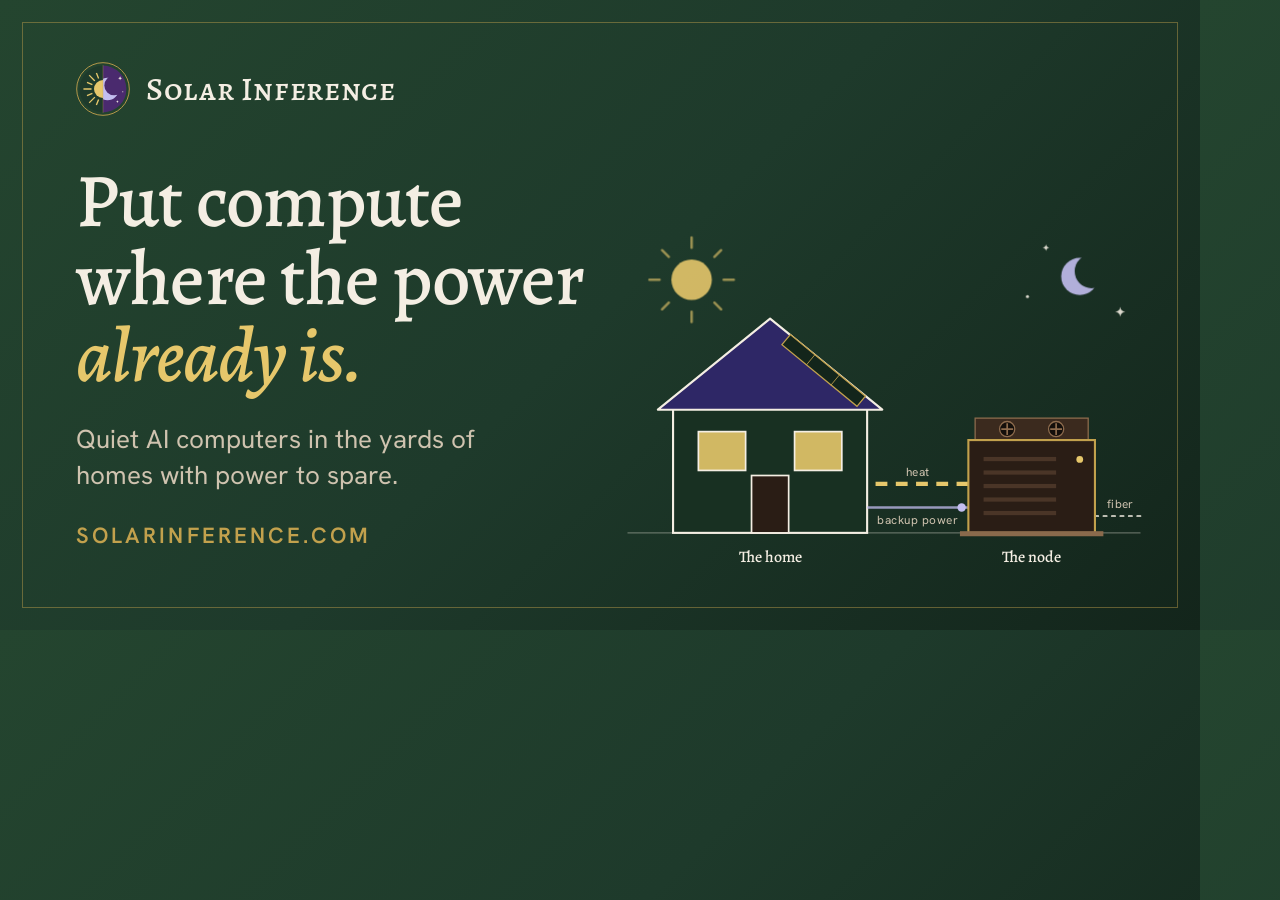
==== og-card.html @ 53d584dd "Add link-preview image (og.jpg, 1200x630) and large-image card tags Co-Authored-By: Claude Opus 5.5 " ====
<!doctype html>
<html lang="en">
<head>
<meta charset="utf-8">
<meta name="robots" content="noindex">
<title>Link preview card</title>
<!-- Source for og.png (1200x630). Regenerate with headless Chrome:
     chrome --headless=new --hide-scrollbars --window-size=1200,630 --virtual-time-budget=8000 --screenshot=og.png og-card.html
     then save as og.jpg (quality 90, progressive) to keep it under 300 KB for WhatsApp -->
<link rel="stylesheet" href="https://fonts.googleapis.com/css2?family=Alegreya:ital,wght@0,500;1,500&family=Alegreya+SC:wght@500&family=Hanken+Grotesk:wght@500;600&display=block">
<style>
html,body{margin:0;width:1200px;height:630px;overflow:hidden}
body{background:linear-gradient(135deg,#24452F 0%,#1E3A2B 50%,#13251B 100%);color:#F4EEE3;font-family:"Hanken Grotesk","Segoe UI",sans-serif;-webkit-font-smoothing:antialiased;position:relative}
.frame{position:absolute;inset:22px;border:1px solid rgba(194,161,77,.45)}
.copy{position:absolute;left:76px;top:62px;bottom:58px;width:560px;display:flex;flex-direction:column}
.brand{display:flex;align-items:center;gap:16px;font-family:"Alegreya SC",Georgia,serif;font-weight:500;font-size:32px;letter-spacing:.02em}
.brand svg{width:54px;height:54px}
h1{font-family:Alegreya,Georgia,serif;font-weight:500;font-size:76px;line-height:1.02;letter-spacing:-.01em;margin:46px 0 0}
h1 em{font-style:italic;color:#E6C76B}
.lead{font-size:26px;line-height:1.4;color:#CFC3AF;margin:26px 0 0;max-width:30ch}
.url{margin-top:auto;font-weight:600;font-size:22px;letter-spacing:.14em;text-transform:uppercase;color:#C2A14D}
.scene{position:absolute;right:46px;bottom:40px;width:540px;height:auto}
.scene text{font-family:"Hanken Grotesk",sans-serif;font-size:14px;fill:#CFC3AF;letter-spacing:.04em}
.scene .lbl-strong{font-family:Alegreya,Georgia,serif;font-size:19px;font-weight:500;fill:#F4EEE3;letter-spacing:0}
</style>
</head>
<body>
<div class="frame"></div>
<div class="copy">
  <div class="brand">
    <svg viewBox="0 0 240 240" aria-hidden="true">
      <defs>
        <clipPath id="siL"><rect x="0" y="0" width="120" height="240"/></clipPath>
        <clipPath id="siR"><rect x="120" y="0" width="120" height="240"/></clipPath>
        <mask id="sim"><rect width="240" height="240" fill="#fff"/><circle cx="170" cy="104" r="44" fill="#000"/></mask>
      </defs>
      <circle cx="120" cy="120" r="117" fill="none" stroke="#C2A14D" stroke-width="4"/>
      <g clip-path="url(#siL)"><circle cx="120" cy="120" r="104" fill="#1E3A2B"/><circle cx="120" cy="120" r="40" fill="#E6C76B"/><path d="M99.3 70.1L91.7 51.6M81.8 81.8L60.6 60.6M70.1 99.3L51.6 91.7M66 120L36 120M70.1 140.7L51.6 148.3M81.8 158.2L60.6 179.4M99.3 169.9L91.7 188.4" stroke="#E6C76B" stroke-width="6" stroke-linecap="square"/></g>
      <g clip-path="url(#siR)"><circle cx="120" cy="120" r="104" fill="#4A2A6E"/><circle cx="140" cy="120" r="50" fill="#C3BEF0" mask="url(#sim)"/><path d="M196 63Q196.882 71.118 205 72Q196.882 72.882 196 81Q195.118 72.882 187 72Q195.118 71.118 196 63Z" fill="#F4EEE3"/><path d="M184 170Q184.588 175.412 190 176Q184.588 176.588 184 182Q183.412 176.588 178 176Q183.412 175.412 184 170Z" fill="#F4EEE3"/><circle cx="208" cy="132" r="2.4" fill="#F4EEE3"/></g>
      <rect x="119.25" y="14" width="1.5" height="212" fill="#C2A14D"/>
    </svg>
    Solar Inference
  </div>
  <h1>Put compute where the power <em>already is.</em></h1>
  <p class="lead">Quiet AI computers in the yards of homes with power to spare.</p>
  <p class="url">solarinference.com</p>
</div>
<svg class="scene" viewBox="0 0 640 440" aria-hidden="true">
  <defs><mask id="moonmask"><rect width="640" height="440" fill="#fff"/><circle cx="566" cy="62" r="20" fill="#000"/></mask></defs>
  <g opacity=".9">
    <circle cx="92" cy="72" r="24" fill="#E6C76B"/>
    <path d="M92 34v-12M92 122v-12M54 72h-12M142 72h-12M65 45l-8-8M127 107l-8-8M65 99l-8 8M127 37l-8 8" stroke="#E6C76B" stroke-width="3" stroke-linecap="round" opacity=".7"/>
    <circle cx="552" cy="68" r="22" fill="#C3BEF0" mask="url(#moonmask)"/>
    <path d="M600 104q.6 5.4 6 6q-5.4.6-6 6q-.6-5.4-6-6q5.4-.6 6-6z" fill="#F4EEE3"/>
    <path d="M512 30q.4 3.6 4 4q-3.6.4-4 4q-.4-3.6-4-4q3.6-.4 4-4z" fill="#F4EEE3"/>
    <circle cx="490" cy="92" r="1.8" fill="#F4EEE3"/>
  </g>
  <path d="M16 372H624" stroke="#F4EEE3" stroke-opacity=".35" stroke-width="1.5"/>
  <rect x="70" y="220" width="230" height="152" fill="#183022" stroke="#F4EEE3" stroke-width="2.5"/>
  <polygon points="52,226 185,118 318,226" fill="#2E2766" stroke="#F4EEE3" stroke-width="2.5" stroke-linejoin="round"/>
  <polygon points="209,137 298,210 288,222 199,149" fill="#13251B" stroke="#C2A14D" stroke-width="1.5"/>
  <path d="M238 161L228 173M267 185L257 197" stroke="#C2A14D" stroke-width="1"/>
  <rect x="100" y="252" width="56" height="46" fill="#E6C76B" opacity=".9"/>
  <rect x="100" y="252" width="56" height="46" fill="none" stroke="#F4EEE3" stroke-width="2"/>
  <rect x="214" y="252" width="56" height="46" fill="#E6C76B" opacity=".9"/>
  <rect x="214" y="252" width="56" height="46" fill="none" stroke="#F4EEE3" stroke-width="2"/>
  <rect x="163" y="304" width="44" height="68" fill="#2A1D15" stroke="#F4EEE3" stroke-width="2"/>
  <path d="M420 314H300" stroke="#E6C76B" stroke-width="5" fill="none" stroke-dasharray="14 10"/>
  <path d="M420 342H300" stroke="#C3BEF0" stroke-width="3" fill="none" opacity=".75"/>
  <circle cx="412" cy="342" r="5" fill="#C3BEF0"/>
  <path d="M570 352H630" stroke="#F4EEE3" stroke-width="2" fill="none" stroke-linecap="round" stroke-dasharray="4 6"/>
  <rect x="428" y="236" width="134" height="26" fill="#3B2A1E" stroke="#8E6C4E" stroke-width="1.5"/>
  <circle cx="466" cy="249" r="9" fill="#140F0B" stroke="#8E6C4E" stroke-width="1.5"/><path d="M466 242v14M459 249h14" stroke="#8E6C4E" stroke-width="2"/>
  <circle cx="524" cy="249" r="9" fill="#140F0B" stroke="#8E6C4E" stroke-width="1.5"/><path d="M524 242v14M517 249h14" stroke="#8E6C4E" stroke-width="2"/>
  <rect x="420" y="262" width="150" height="110" fill="#2A1D15" stroke="#C2A14D" stroke-width="2.5"/>
  <rect x="438" y="282" width="86" height="5" fill="#4A3527"/>
  <rect x="438" y="298" width="86" height="5" fill="#4A3527"/>
  <rect x="438" y="314" width="86" height="5" fill="#4A3527"/>
  <rect x="438" y="330" width="86" height="5" fill="#4A3527"/>
  <rect x="438" y="346" width="86" height="5" fill="#4A3527"/>
  <circle cx="552" cy="285" r="4" fill="#E6C76B"/>
  <rect x="410" y="370" width="170" height="6" fill="#8A6A4C"/>
  <text x="360" y="304" text-anchor="middle">heat</text>
  <text x="360" y="362" text-anchor="middle">backup power</text>
  <text x="600" y="342" text-anchor="middle">fiber</text>
  <text class="lbl-strong" x="185" y="406" text-anchor="middle">The home</text>
  <text class="lbl-strong" x="495" y="406" text-anchor="middle">The node</text>
</svg>
</body>
</html>
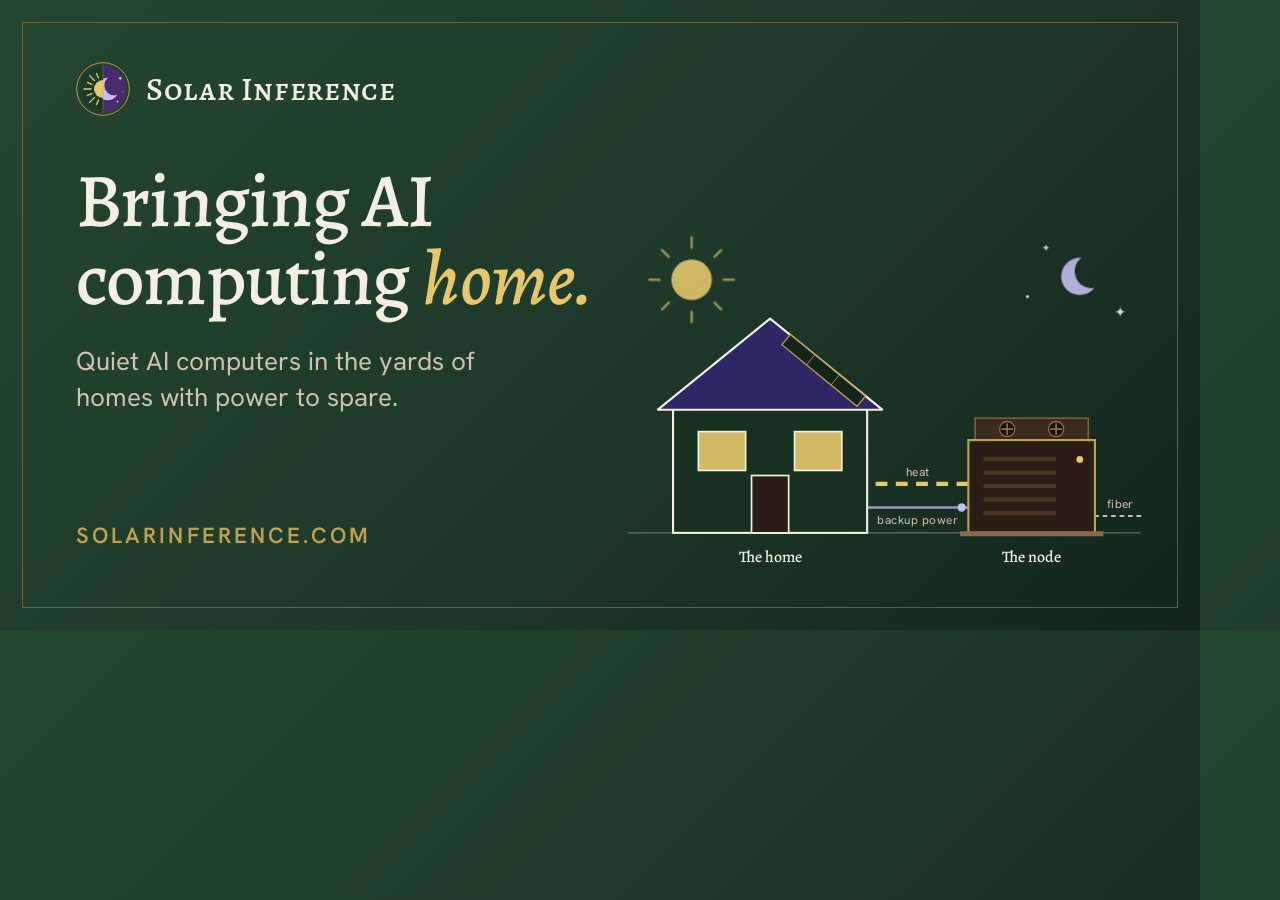
==== commit 6a0c70aa: "Rewrite the page copy in Alton's voice; new headline "Bringing AI computing home" Co-Authored-By: Cl" ====
--- a/og-card.html
+++ b/og-card.html
@@ -41,7 +41,7 @@
     </svg>
     Solar Inference
   </div>
-  <h1>Put compute where the power <em>already is.</em></h1>
+  <h1>Bringing AI computing <em>home.</em></h1>
   <p class="lead">Quiet AI computers in the yards of homes with power to spare.</p>
   <p class="url">solarinference.com</p>
 </div>
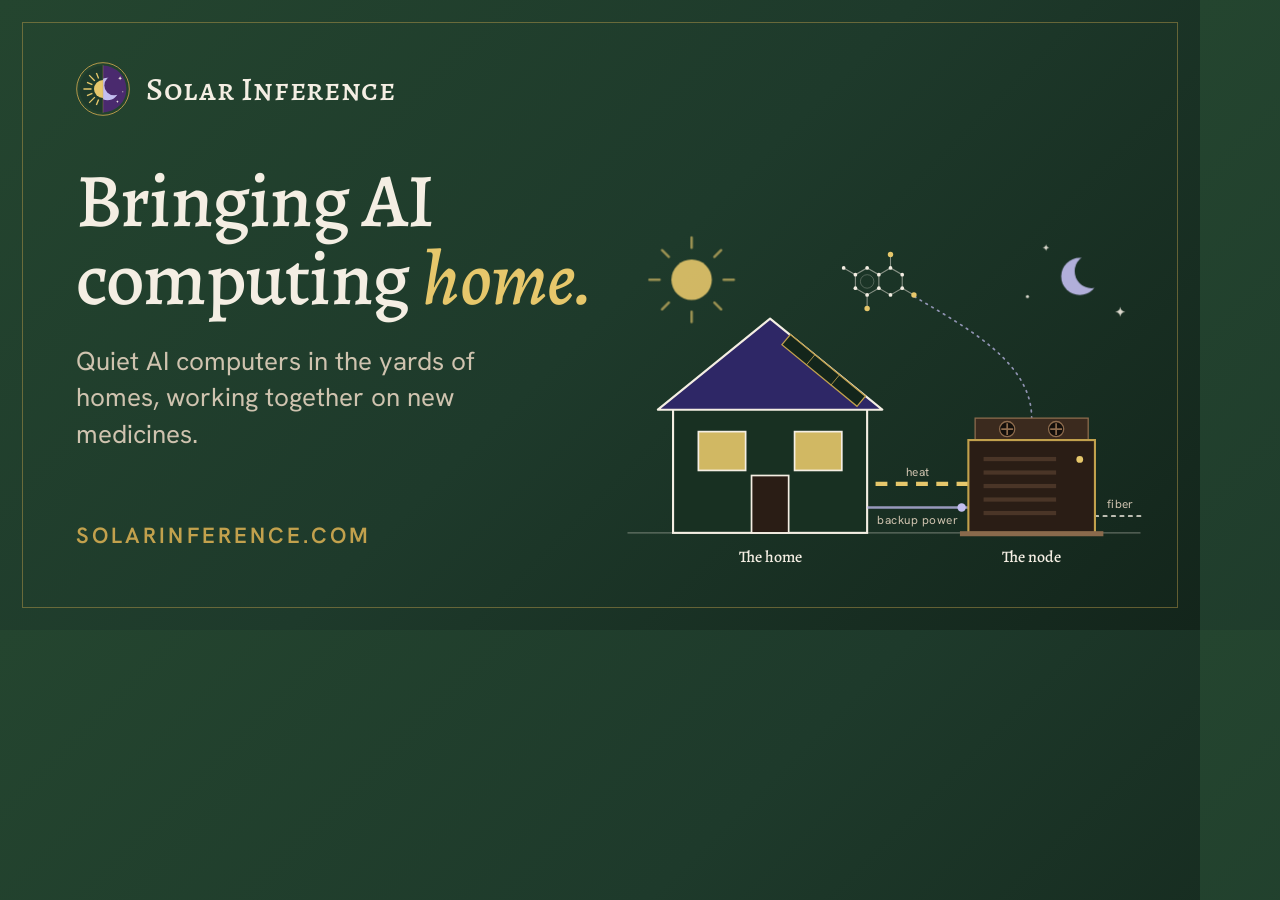
==== commit f95f0457: "Distributed computing for medicine: new section, hero molecule, preview image The homes become one c" ====
--- a/og-card.html
+++ b/og-card.html
@@ -42,7 +42,7 @@
     Solar Inference
   </div>
   <h1>Bringing AI computing <em>home.</em></h1>
-  <p class="lead">Quiet AI computers in the yards of homes with power to spare.</p>
+  <p class="lead">Quiet AI computers in the yards of homes, working together on new medicines.</p>
   <p class="url">solarinference.com</p>
 </div>
 <svg class="scene" viewBox="0 0 640 440" aria-hidden="true">
@@ -55,6 +55,11 @@
     <path d="M512 30q.4 3.6 4 4q-3.6.4-4 4q-.4-3.6-4-4q3.6-.4 4-4z" fill="#F4EEE3"/>
     <circle cx="490" cy="92" r="1.8" fill="#F4EEE3"/>
   </g>
+  <path d="M356 92C420 130 495 170 495 236" stroke="#C3BEF0" stroke-width="2" fill="none" stroke-linecap="round" stroke-dasharray="2 6" opacity=".7"/>
+  <path d="M300 58L313.9 66L313.9 82L300 90L286.1 82L286.1 66ZM313.9 66L327.7 58L341.6 66L341.6 82L327.7 90L313.9 82M286.1 66L272.2 58M327.7 58L327.7 42M341.6 82L355.5 90M300 90L300 106" stroke="#F4EEE3" stroke-opacity=".5" stroke-width="1.3" fill="none"/>
+  <circle cx="300" cy="74" r="8" fill="none" stroke="#F4EEE3" stroke-opacity=".3" stroke-width="1"/>
+  <g fill="#F4EEE3"><circle cx="300" cy="58" r="2.2"/><circle cx="313.9" cy="66" r="2.2"/><circle cx="313.9" cy="82" r="2.2"/><circle cx="300" cy="90" r="2.2"/><circle cx="286.1" cy="82" r="2.2"/><circle cx="286.1" cy="66" r="2.2"/><circle cx="327.7" cy="58" r="2.2"/><circle cx="341.6" cy="66" r="2.2"/><circle cx="341.6" cy="82" r="2.2"/><circle cx="327.7" cy="90" r="2.2"/><circle cx="272.2" cy="58" r="2.2"/></g>
+  <g fill="#E6C76B"><circle cx="327.7" cy="42" r="3.2"/><circle cx="355.5" cy="90" r="3.2"/><circle cx="300" cy="106" r="3.2"/></g>
   <path d="M16 372H624" stroke="#F4EEE3" stroke-opacity=".35" stroke-width="1.5"/>
   <rect x="70" y="220" width="230" height="152" fill="#183022" stroke="#F4EEE3" stroke-width="2.5"/>
   <polygon points="52,226 185,118 318,226" fill="#2E2766" stroke="#F4EEE3" stroke-width="2.5" stroke-linejoin="round"/>
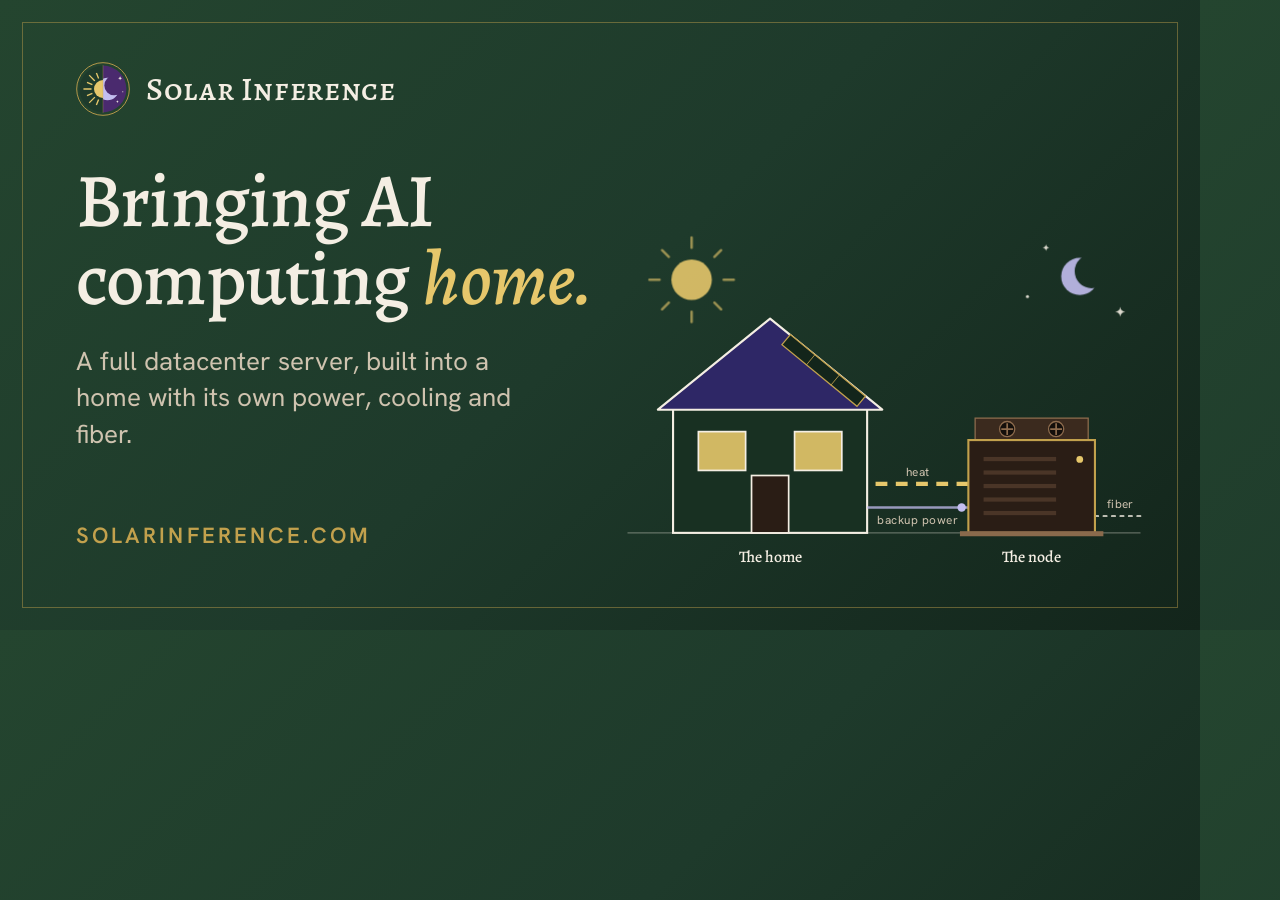
==== commit d2bb3b17: "Four pages: home, the AI computer, hosting, about Co-Authored-By: Claude Opus 5.5 <noreply@anthropic" ====
--- a/og-card.html
+++ b/og-card.html
@@ -42,7 +42,7 @@
     Solar Inference
   </div>
   <h1>Bringing AI computing <em>home.</em></h1>
-  <p class="lead">Quiet AI computers in the yards of homes, working together on new medicines.</p>
+  <p class="lead">A full datacenter server, built into a home with its own power, cooling and fiber.</p>
   <p class="url">solarinference.com</p>
 </div>
 <svg class="scene" viewBox="0 0 640 440" aria-hidden="true">
@@ -55,11 +55,6 @@
     <path d="M512 30q.4 3.6 4 4q-3.6.4-4 4q-.4-3.6-4-4q3.6-.4 4-4z" fill="#F4EEE3"/>
     <circle cx="490" cy="92" r="1.8" fill="#F4EEE3"/>
   </g>
-  <path d="M356 92C420 130 495 170 495 236" stroke="#C3BEF0" stroke-width="2" fill="none" stroke-linecap="round" stroke-dasharray="2 6" opacity=".7"/>
-  <path d="M300 58L313.9 66L313.9 82L300 90L286.1 82L286.1 66ZM313.9 66L327.7 58L341.6 66L341.6 82L327.7 90L313.9 82M286.1 66L272.2 58M327.7 58L327.7 42M341.6 82L355.5 90M300 90L300 106" stroke="#F4EEE3" stroke-opacity=".5" stroke-width="1.3" fill="none"/>
-  <circle cx="300" cy="74" r="8" fill="none" stroke="#F4EEE3" stroke-opacity=".3" stroke-width="1"/>
-  <g fill="#F4EEE3"><circle cx="300" cy="58" r="2.2"/><circle cx="313.9" cy="66" r="2.2"/><circle cx="313.9" cy="82" r="2.2"/><circle cx="300" cy="90" r="2.2"/><circle cx="286.1" cy="82" r="2.2"/><circle cx="286.1" cy="66" r="2.2"/><circle cx="327.7" cy="58" r="2.2"/><circle cx="341.6" cy="66" r="2.2"/><circle cx="341.6" cy="82" r="2.2"/><circle cx="327.7" cy="90" r="2.2"/><circle cx="272.2" cy="58" r="2.2"/></g>
-  <g fill="#E6C76B"><circle cx="327.7" cy="42" r="3.2"/><circle cx="355.5" cy="90" r="3.2"/><circle cx="300" cy="106" r="3.2"/></g>
   <path d="M16 372H624" stroke="#F4EEE3" stroke-opacity=".35" stroke-width="1.5"/>
   <rect x="70" y="220" width="230" height="152" fill="#183022" stroke="#F4EEE3" stroke-width="2.5"/>
   <polygon points="52,226 185,118 318,226" fill="#2E2766" stroke="#F4EEE3" stroke-width="2.5" stroke-linejoin="round"/>
